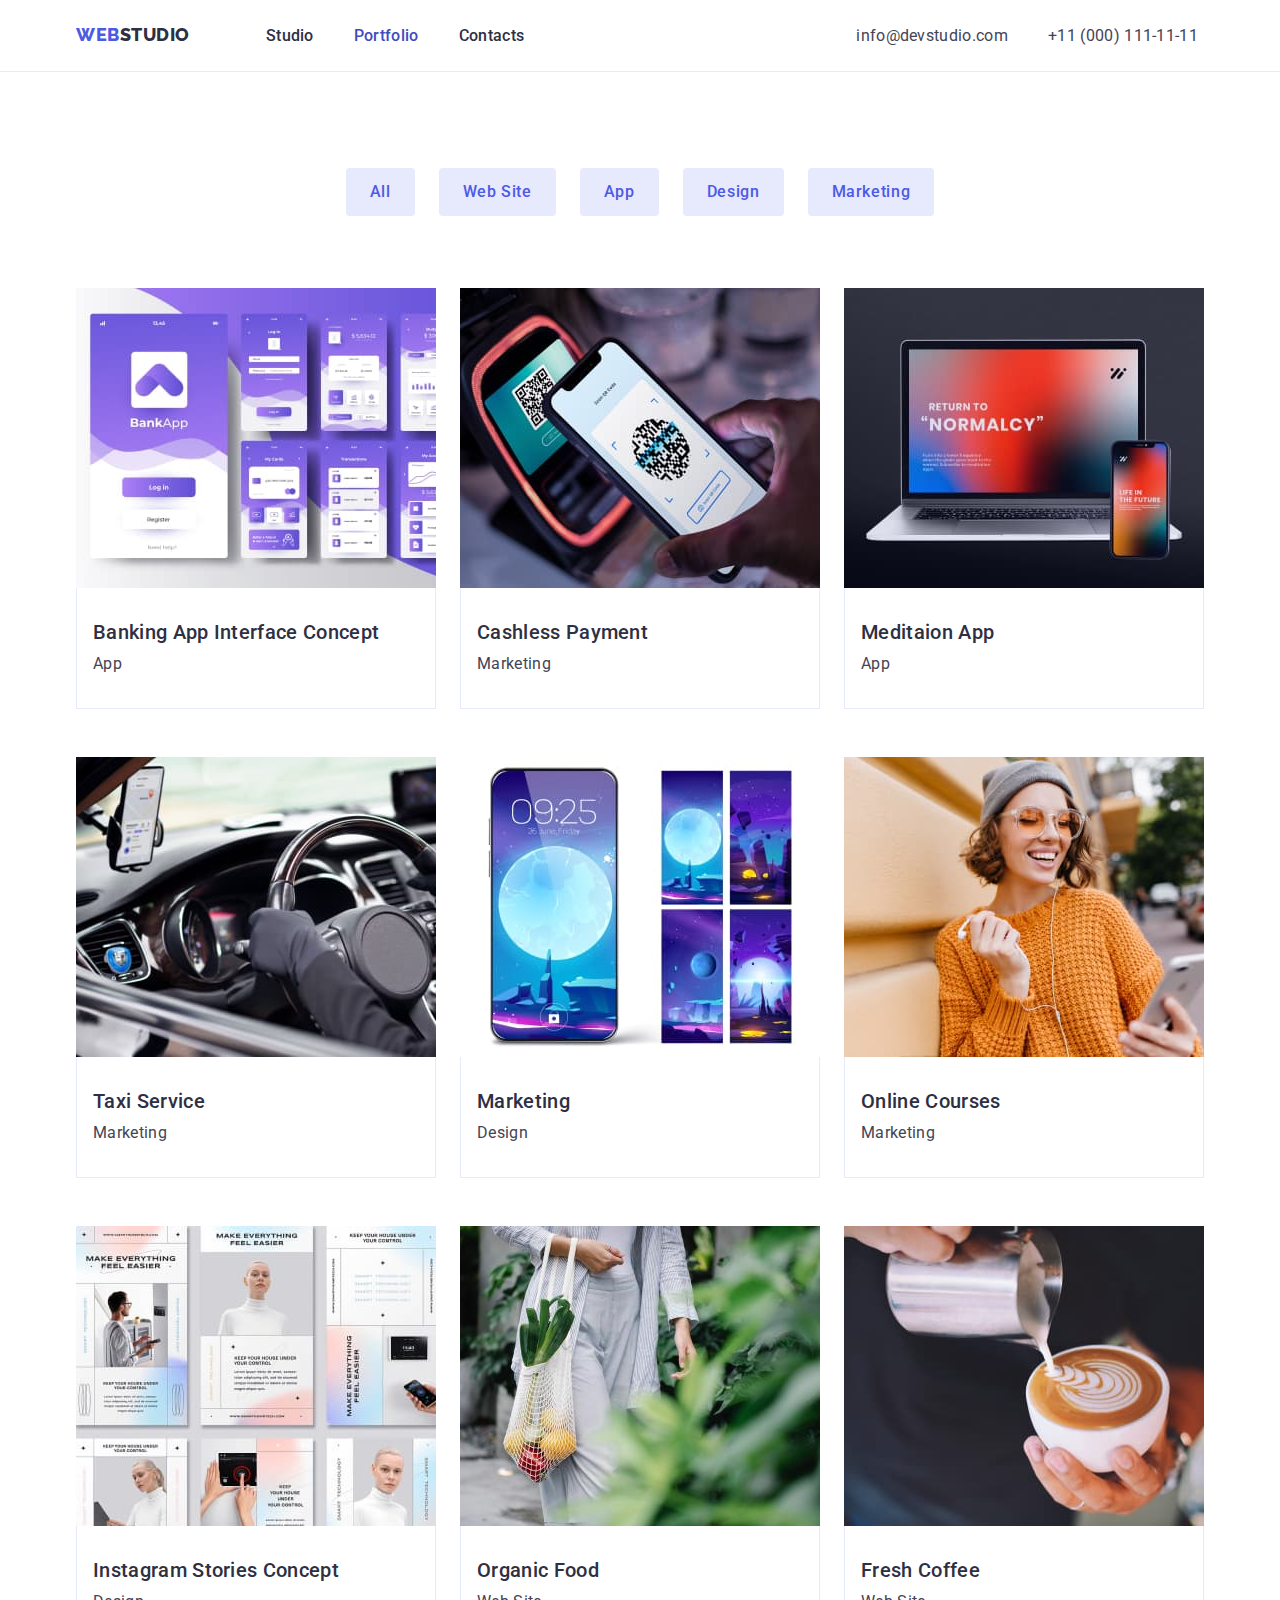
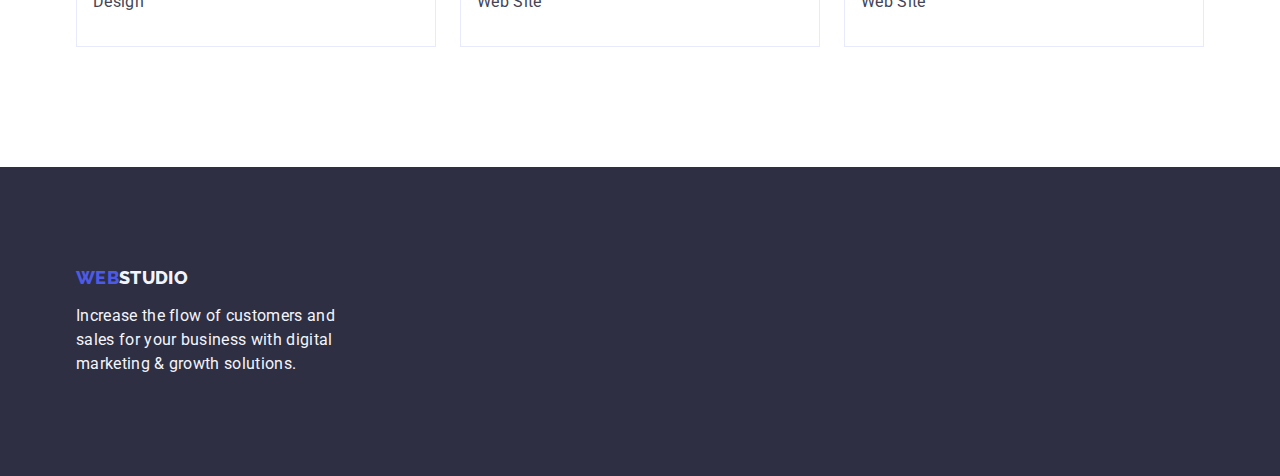
==== portfolio.html @ fa84a1f3 "Initial commit" ====
<!DOCTYPE html>
<html lang="en">
  <head>
    <meta charset="UTF-8" />
    <meta http-equiv="X-UA-Compatible" content="IE=edge" />
    <meta name="viewport" content="width=device-width, initial-scale=1.0" />
    <title>Portfolio</title>
    <link rel="preconnect" href="https://fonts.googleapis.com" />
    <link rel="preconnect" href="https://fonts.gstatic.com" crossorigin />
    <link
      href="https://fonts.googleapis.com/css2?family=Raleway:wght@800&family=Roboto:wght@400;500;700;900&display=swap"
      rel="stylesheet"
    />
    <!-- Modern normalize -->
    <link
      rel="stylesheet"
      href="https://cdn.jsdelivr.net/npm/modern-normalize@1.1.0/modern-normalize.min.css"
    />
    <!-- Custom styles -->
    <link rel="stylesheet" href="css/styles.css" />
  </head>
  <body>
    <!-- Header -->

    <header class="header">
      <div class="conteiner header-wrap">
        <nav class="header-nav">
          <!-- Logo -->

          <a class="header-logo link" href="/"
            ><span class="header-logo-web link">WEB</span>STUDIO</a
          >

          <!-- Navi -->

          <ul class="site-nav list">
            <li>
              <a class="header-nav-link link" href="./index.html">Studio</a>
            </li>
            <li>
              <a class="header-nav-link link current" href="">Portfolio</a>
            </li>
            <li><a class="header-nav-link link" href="">Contacts</a></li>
          </ul>
        </nav>

        <!-- Contacts -->

        <ul class="header-contact-list list">
          <li>
            <a class="header-contact link" href="mailto:info@devstudio.com"
              >info@devstudio.com</a
            >
          </li>
          <li>
            <a class="header-contact link" href="tel:110001111111"
              >+11 (000) 111-11-11</a
            >
          </li>
        </ul>
      </div>
    </header>
    <main>
      <!-- Portfolio -->

      <section class="portfolio">
        <div class="conteiner">
          <h1 class="visually-hidden">Portfolio</h1>
          <ul class="filter-list list">
            <li>
              <button class="filter-button btn" type="button">All</button>
            </li>
            <li>
              <button class="filter-button btn" type="button">Web Site</button>
            </li>
            <li>
              <button class="filter-button btn" type="button">App</button>
            </li>
            <li>
              <button class="filter-button btn" type="button">Design</button>
            </li>
            <li>
              <button class="filter-button btn" type="button">Marketing</button>
            </li>
          </ul>

          <ul class="portfolio-list list">
            <li>
              <a class="portfolio-link link" href=""
                ><img
                  class="img"
                  src="./images/portfolio/banking-app-interface-concept.jpg"
                  alt="banking-app-interface-concept"
                  width="360"
                  height="300"
                />
                <div class="text-wrap">
                  <h2 class="undertitle">Banking App Interface Concept</h2>
                  <p>App</p>
                </div>
              </a>
            </li>
            <li>
              <a class="portfolio-link link" href=""
                ><img
                  class="img"
                  src="./images/portfolio/cashless-payment.jpg"
                  alt="cashless-payment"
                  width="360"
                  height="300"
                />
                <div class="text-wrap">
                  <h2 class="undertitle">Cashless Payment</h2>
                  <p>Marketing</p>
                </div>
              </a>
            </li>
            <li>
              <a class="portfolio-link link" href=""
                ><img
                  class="img"
                  src="./images/portfolio/meditaion-app.jpg"
                  alt="meditaion-app"
                  width="360"
                  height="300"
                />
                <div class="text-wrap">
                  <h2 class="undertitle">Meditaion App</h2>
                  <p>App</p>
                </div>
              </a>
            </li>
            <li>
              <a class="portfolio-link link" href=""
                ><img
                  class="img"
                  src="./images/portfolio/taxi-service.jpg"
                  alt="taxi-service"
                  width="360"
                  height="300"
                />
                <div class="text-wrap">
                  <h2 class="undertitle">Taxi Service</h2>
                  <p>Marketing</p>
                </div>
              </a>
            </li>
            <li>
              <a class="portfolio-link link" href=""
                ><img
                  class="img"
                  src="./images/portfolio/screen-illustrations.jpg"
                  alt="screen-illustrations"
                  width="360"
                  height="300"
                />
                <div class="text-wrap">
                  <h2 class="undertitle">Marketing</h2>
                  <p>Design</p>
                </div>
              </a>
            </li>
            <li>
              <a class="portfolio-link link" href=""
                ><img
                  class="img"
                  src="./images/portfolio/online-courses.jpg"
                  alt="online-courses"
                  width="360"
                  height="300"
                />
                <div class="text-wrap">
                  <h2 class="undertitle">Online Courses</h2>
                  <p>Marketing</p>
                </div>
              </a>
            </li>
            <li>
              <a class="portfolio-link link" href=""
                ><img
                  class="img"
                  src="./images/portfolio/instagram-stories-concept.jpg"
                  alt="instagram-stories-concept"
                  width="360"
                  height="300"
                />
                <div class="text-wrap">
                  <h2 class="undertitle">Instagram Stories Concept</h2>
                  <p>Design</p>
                </div>
              </a>
            </li>
            <li>
              <a class="portfolio-link link" href=""
                ><img
                  class="img"
                  src="./images/portfolio/organic-food.jpg"
                  alt="organic-food"
                  width="360"
                  height="300"
                />
                <div class="text-wrap">
                  <h2 class="undertitle">Organic Food</h2>
                  <p>Web Site</p>
                </div>
              </a>
            </li>
            <li>
              <a class="portfolio-link link" href=""
                ><img
                  class="img"
                  src="./images/portfolio/fresh-coffee.jpg"
                  alt="fresh-coffee"
                  width="360"
                  height="300"
                />
                <div class="text-wrap">
                  <h2 class="undertitle">Fresh Coffee</h2>
                  <p>Web Site</p>
                </div>
              </a>
            </li>
          </ul>
        </div>
      </section>
    </main>
    <!-- Footer -->

    <footer class="footer">
      <div class="conteiner">
        <div class="footer-left">
          <a href="/" class="footer-logo link"
            ><span class="header-logo-web">WEB</span>STUDIO</a
          >
          <p>
            Increase the flow of customers and sales for your business with
            digital marketing & growth solutions.
          </p>
        </div>
      </div>
    </footer>
  </body>
</html>
---- css/styles.css ----
:root {
  /* colors */

  --primary-brand: #4d5ae5; /* iris */
  --pressed-state: #404bbf; /* ocean */
  --dark: #2e2f42; /* navy blue */
  --success: #31d0aa; /*green */
  --text: #434455; /* slate */
  --subtle-text: #8e8f99; /* light slate */
  --accent: #e7e9fc; /* cornflower */
  --light: #f4f4fd; /* cloud */
  --modal-overlay: rgba(46, 47, 66, 0.4); /* navy blue modal */
  --hero-background: rgba(46, 47, 66, 0.7); /* gray */
  --white: #ffffff;

  /* others */
  --indent: 24px;
  --items: 4;
}
/**
  |============================
  | Base styles
  |============================
*/
/* Reset start */
h1,
h2,
h3,
h4,
h5,
h6,
p {
  margin: 0;
}
ul {
  margin: 0;
  padding: 0;
}

img {
  display: block;
  max-width: 100%;
  height: auto;
}

.visually-hidden {
  position: absolute;
  width: 1px;
  height: 1px;
  margin: -1px;
  border: 0;
  padding: 0;

  white-space: nowrap;
  clip-path: inset(100%);
  clip: rect(0 0 0 0);
  overflow: hidden;
}

/* Reset end */

body {
  color: var(--text);
  background-color: #ffffff;

  font-family: 'Roboto', sans-serif;
  font-size: 16px;
  line-height: 1.5;
  letter-spacing: 0.02em;
}
.section {
  padding-top: 120px;
  padding-bottom: 120px;
}

.conteiner {
  width: 1158px;
  padding-left: 15px;
  padding-right: 15px;
  margin-left: auto;
  margin-right: auto;

  /* outline: 2px solid red;
  outline-offset: -2px; */
}

.list {
  list-style: none;
}

.link {
  text-decoration: none;
}

.btn {
  font-family: inherit;
  font-weight: 500;
  font-size: 16px;
  line-height: 1.5;
  display: flex;
  align-items: center;
  letter-spacing: 0.04em;

  border: none;
  cursor: pointer;
}

.uppertitle {
  margin-bottom: 72px;

  color: var(--dark);
  font-weight: 700;
  font-size: 36px;
  line-height: 1.11;
  text-align: center;
}

.undertitle {
  margin-bottom: 8px;

  color: var(--dark);
  font-weight: 500;
  font-size: 20px;
  line-height: 1.2;
}

/**
  |============================
  | Cad-set
  |============================
*/

.card-set {
  display: flex;
  flex-wrap: wrap;
  gap: var(--indent);
}

.card-set-items {
  flex-basis: calc(
    (100% - (var(--indent) * (var(--items) - 1))) / var(--items)
  );
}

/**
  |============================
  | Header section
  |============================
*/

.header {
  background-color: var(--white);

  border-bottom: 1px solid var(--accent);
}

.header-nav {
  display: flex;
}

.header-wrap {
  display: flex;
  align-items: center;
}

.site-nav {
  display: flex;
  gap: 40px;

  margin-left: 76px;
}

.header-contact-list {
  display: flex;
  gap: 40px;

  margin-left: 332px;
}

.header-logo {
  padding-top: 24px;
  padding-bottom: 23px;

  color: var(--dark);

  font-family: 'Raleway', sans-serif;
  font-weight: 800;
  font-size: 18px;
  line-height: 1.17;
  align-items: center;
  letter-spacing: 0.03em;
  text-transform: uppercase;
}

.header-logo-web {
  color: var(--primary-brand);
}

.header-nav-link {
  display: block;
  padding-top: 24px;
  padding-bottom: 23px;

  color: var(--dark);

  font-weight: 500;
}

.header-nav-link.current {
  color: var(--pressed-state);
}

.header-nav-link:hover,
.header-nav-link:focus {
  color: var(--pressed-state);
}

.header-nav-link:active {
  color: var(--pressed-state);
}

.header-contact {
  padding-top: 24px;
  padding-bottom: 23px;

  color: var(--text);
}

.header-contact:hover,
.header-contact:focus {
  color: var(--pressed-state);
}

/**
|============================
| Hero section
|============================
*/
.hero-section {
  padding-top: 188px;
  padding-bottom: 188px;

  background-color: var(--dark);
}

.hero-baner {
  margin-bottom: 48px;
  color: var(--white);
  font-weight: 700;
  font-size: 56px;
  line-height: 1.07;
  text-align: center;
}

.hero-button {
  min-width: 169px;
  height: 56px;

  margin-left: auto;
  margin-right: auto;
  padding: 16px 32px;

  border-radius: 4px;
  background-color: var(--primary-brand);
  color: var(--white);
}

.hero-button:hover,
.hero-button:focus {
  background-color: var(--pressed-state);
}

/**
  |============================
  | Benefit
  |============================
*/

.benefit-list {
  display: flex;
  gap: var(--indent);
}

.benefit-list > li {
  width: 264px;
}

/* .benefit-items {
  flex-basis: calc(
    (100% - (var(--indent) * (var(--items) - 1))) / var(--items)
  );
} */

/**
  |============================
  | What are we doing
  |============================
*/

.work-field {
  padding-top: 0;

  background-color: var(--white);
}

.work-field-list {
  display: flex;
  gap: var(--indent);
}

/* 
.work-field-item {
  --items: 3;
} */

.work-list-img {
  border: 1px solid var(--accent);
}

/**
  |============================
  | Aur team
  |============================
*/

.team {
  background-color: var(--light);
}

.team li {
  width: 264px;

  text-align: center;

  background-color: var(--white);
  border-radius: 0px 0px 4px 4px;
  box-shadow: 0px 1px 6px rgba(46, 47, 66, 0.08),
    0px 1px 1px rgba(46, 47, 66, 0.16), 0px 2px 1px rgba(46, 47, 66, 0.08);
}

.team-text-wrap {
  padding-top: 32px;
  padding-bottom: 32px;
}

.team-list {
  display: flex;
  gap: 24px;
}

/**
  |============================
  | Portfolio
  |============================
*/

.portfolio {
  padding-top: 96px;
  padding-bottom: 120px;
}

.portfolio-list {
  display: flex;
  flex-wrap: wrap;
  gap: 48px 24px;
}

.portfolio-list li {
  width: 360px;
}

.filter-list {
  display: flex;
  gap: 24px;
  justify-content: center;

  margin-bottom: 72px;
}

.filter-button {
  padding: 12px 24px;

  border-radius: 4px;
  background-color: var(--accent);
  color: var(--primary-brand);
}

.filter-button:hover,
.filter-button:focus {
  background-color: var(--pressed-state);
  color: var(--white);
}

.portfolio-link {
  color: var(--text);
}

.text-wrap {
  padding-top: 32px;
  padding-bottom: 32px;
  padding-left: 16px;

  border: 1px solid var(--accent);
  border-top: none;
}

/**
  |============================
  | Footer
  |============================
*/

.footer {
  padding-top: 100px;
  padding-bottom: 100px;

  background-color: var(--dark);
  color: var(--light);
}

.footer-logo {
  display: inline-block;
  margin-bottom: 16px;

  font-family: 'Raleway', sans-serif;
  font-weight: 800;
  font-size: 18px;
  line-height: 1.17;
  align-items: center;

  color: var(--light);
}

.footer-left {
  width: 264px;
}
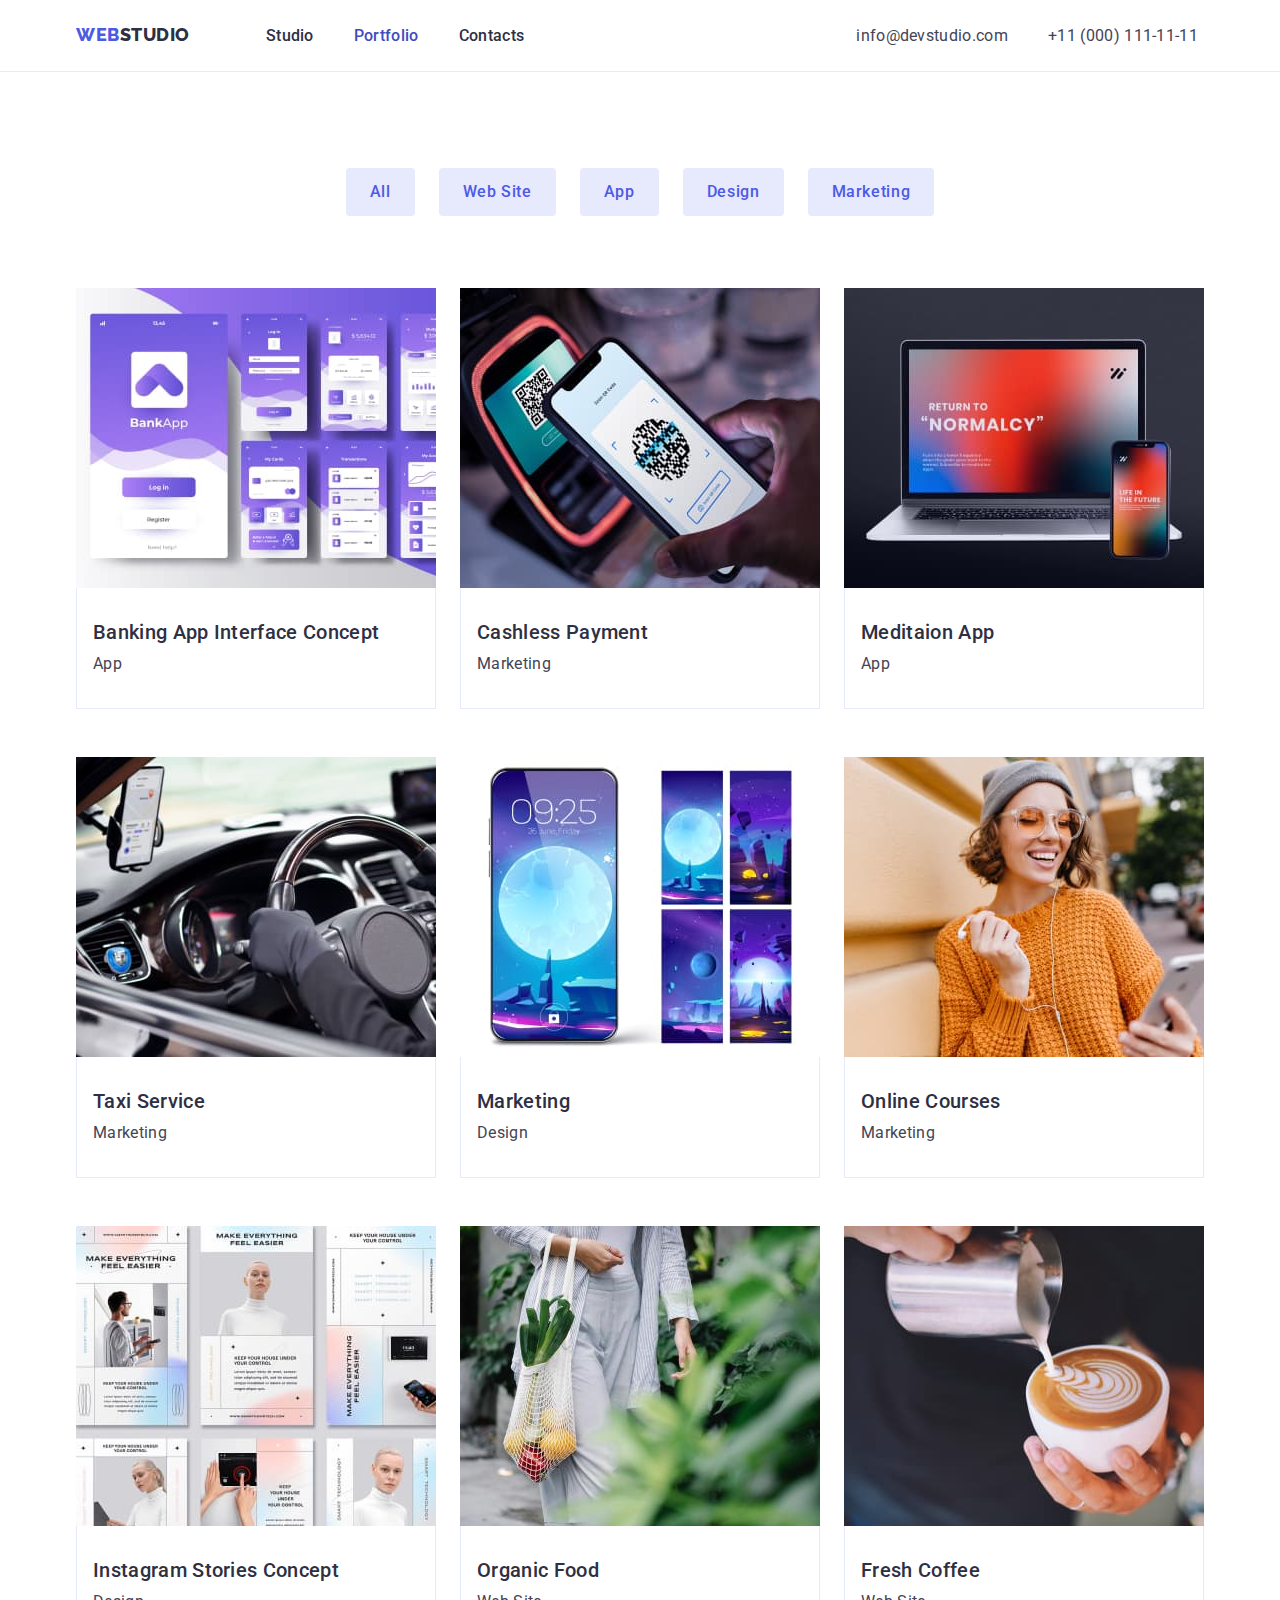
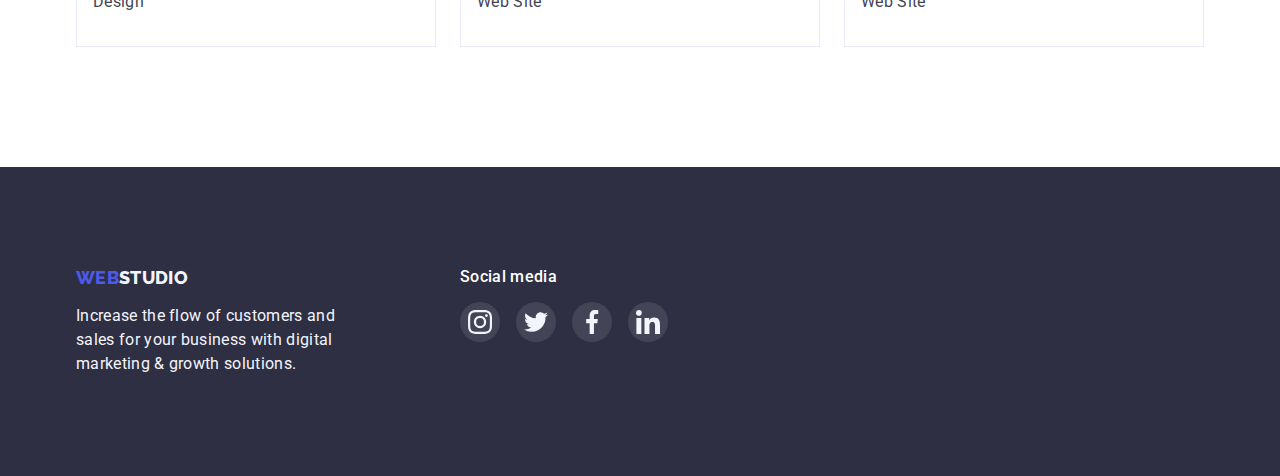
==== commit df3908d9: "hw-4-1" ====
--- a/portfolio.html
+++ b/portfolio.html
@@ -227,7 +227,7 @@
     <!-- Footer -->
 
     <footer class="footer">
-      <div class="conteiner">
+      <div class="conteiner footer-container">
         <div class="footer-left">
           <a href="/" class="footer-logo link"
             ><span class="header-logo-web">WEB</span>STUDIO</a
@@ -237,6 +237,63 @@
             digital marketing & growth solutions.
           </p>
         </div>
+        <div class="footer-social">
+          <h2 class="undertitle f-title">Social media</h2>
+          <ul class="f-socials list">
+            <li class="f-socials-item">
+              <a
+                class="f-socials-link link"
+                href="https:https://www.instagram.com/"
+                aria-label="Instagram"
+                target="_blank"
+                rel="noopener noreferrer"
+              >
+                <svg class="f-socials-icon" width="24" height="24">
+                  <use href="./images/icons.svg#icon-instagram"></use>
+                </svg>
+              </a>
+            </li>
+            <li class="f-socials-item">
+              <a
+                class="f-socials-link link"
+                href="https:https://twitter.com/"
+                aria-label="Twitter"
+                target="_blank"
+                rel="noopener noreferrer"
+              >
+                <svg class="f-socials-icon" width="24" height="24">
+                  <use href="./images/icons.svg#icon-twitter"></use>
+                </svg>
+              </a>
+            </li>
+            <li class="f-socials-item">
+              <a
+                class="f-socials-link link"
+                href="https:https://www.facebook.com/"
+                aria-label="Facebook"
+                target="_blank"
+                rel="noopener noreferrer"
+              >
+                <svg class="f-socials-icon" width="24" height="24">
+                  <use href="./images/icons.svg#icon-facebook"></use>
+                </svg>
+              </a>
+            </li>
+            <li class="f-socials-item">
+              <a
+                class="f-socials-link link"
+                href="https:https://www.linkedin.com/"
+                aria-label="Linkedin"
+                target="_blank"
+                rel="noopener noreferrer"
+              >
+                <svg class="f-socials-icon" width="24" height="24">
+                  <use href="./images/icons.svg#icon-linkedin"></use>
+                </svg>
+              </a>
+            </li>
+          </ul>
+        </div>
       </div>
     </footer>
   </body>
--- a/css/styles.css
+++ b/css/styles.css
@@ -60,13 +60,17 @@
 /* Reset end */
 
 body {
-  color: var(--text);
-  background-color: #ffffff;
+  max-width: 1440px;
+  margin-left: auto;
+  margin-right: auto;
 
   font-family: 'Roboto', sans-serif;
   font-size: 16px;
   line-height: 1.5;
   letter-spacing: 0.02em;
+
+  color: var(--text);
+  background-color: #ffffff;
 }
 .section {
   padding-top: 120px;
@@ -237,10 +241,21 @@
 |============================
 */
 .hero-section {
+  max-width: 1440px;
+  margin-left: auto;
+  margin-right: auto;
   padding-top: 188px;
   padding-bottom: 188px;
 
   background-color: var(--dark);
+  background-image: linear-gradient(
+      var(--hero-background),
+      var(--hero-background)
+    ),
+    url(../images/hero/people-office\ 1.jpg);
+  background-repeat: no-repeat;
+  background-position: center;
+  background-size: cover;
 }
 
 .hero-baner {
@@ -285,6 +300,16 @@
   width: 264px;
 }
 
+.benefit-icon {
+  display: block;
+}
+
+.benefit-icon-wrap {
+  padding: 24px 100px;
+
+  background-color: var(--light);
+}
+
 /* .benefit-items {
   flex-basis: calc(
     (100% - (var(--indent) * (var(--items) - 1))) / var(--items)
@@ -327,7 +352,7 @@
   background-color: var(--light);
 }
 
-.team li {
+.team-item {
   width: 264px;
 
   text-align: center;
@@ -343,9 +368,67 @@
   padding-bottom: 32px;
 }
 
+.team-text-wrap p {
+  margin-bottom: 8px;
+}
+
 .team-list {
   display: flex;
   gap: 24px;
+}
+
+.socials {
+  display: flex;
+  justify-content: center;
+  gap: 24px;
+}
+
+.socials-link {
+  display: flex;
+  align-items: center;
+  justify-content: center;
+  width: 40px;
+  height: 40px;
+
+  background-color: var(--primary-brand);
+  border-radius: 50%;
+}
+
+.socials-icon {
+  fill: var(--white);
+}
+
+.socials-link:hover {
+  background-color: var(--pressed-state);
+}
+
+/**
+  |============================
+  | Customers
+  |============================
+*/
+.customers {
+  display: flex;
+  justify-content: center;
+  gap: 24px;
+}
+
+.customers-link {
+  display: flex;
+  width: 168px;
+  height: 88px;
+
+  border: 1px solid var(--subtle-text);
+  border-radius: 4px;
+}
+
+.customers-icon {
+  fill: var(--subtle-text);
+}
+.customers-link:hover .customers-icon {
+  fill: var(--pressed-state);
+  border: 1px solid var(--pressed-state);
+  border-radius: 4px;
 }
 
 /**
@@ -389,10 +472,14 @@
 .filter-button:focus {
   background-color: var(--pressed-state);
   color: var(--white);
+  box-shadow: 0px 3px 1px rgba(0, 0, 0, 0.1), 0px 2px 1px rgba(0, 0, 0, 0.08),
+    0px 2px 2px rgba(0, 0, 0, 0.12);
+  border-radius: 4px;
 }
 
 .portfolio-link {
   color: var(--text);
+  box-shadow: 0px 1px 6px rgba(46, 47, 66, 0.08);
 }
 
 .text-wrap {
@@ -404,6 +491,12 @@
   border-top: none;
 }
 
+.text-wrap:hover,
+.text-wrap:focus {
+  box-shadow: 0px 1px 6px rgba(46, 47, 66, 0.08),
+    0px 1px 1px rgba(46, 47, 66, 0.16), 0px 2px 1px rgba(46, 47, 66, 0.08);
+}
+
 /**
   |============================
   | Footer
@@ -416,6 +509,10 @@
 
   background-color: var(--dark);
   color: var(--light);
+}
+
+.footer-container {
+  display: flex;
 }
 
 .footer-logo {
@@ -434,3 +531,40 @@
 .footer-left {
   width: 264px;
 }
+
+.footer-social {
+  width: 208px;
+  margin-left: 120px;
+}
+
+.f-title {
+  margin-bottom: 16px;
+  font-size: 16px;
+  color: var(--white);
+}
+
+.f-socials {
+  display: flex;
+  justify-content: center;
+  gap: 16px;
+}
+
+.f-socials-link {
+  display: flex;
+  align-items: center;
+  justify-content: center;
+  width: 40px;
+  height: 40px;
+
+  background-color: rgba(255, 255, 255, 0.1);
+  border-radius: 50%;
+}
+
+.f-socials-icon {
+  fill: var(--light);
+}
+
+.f-socials-link:hover {
+  background-color: var(--success);
+  fill: var(--light);
+}
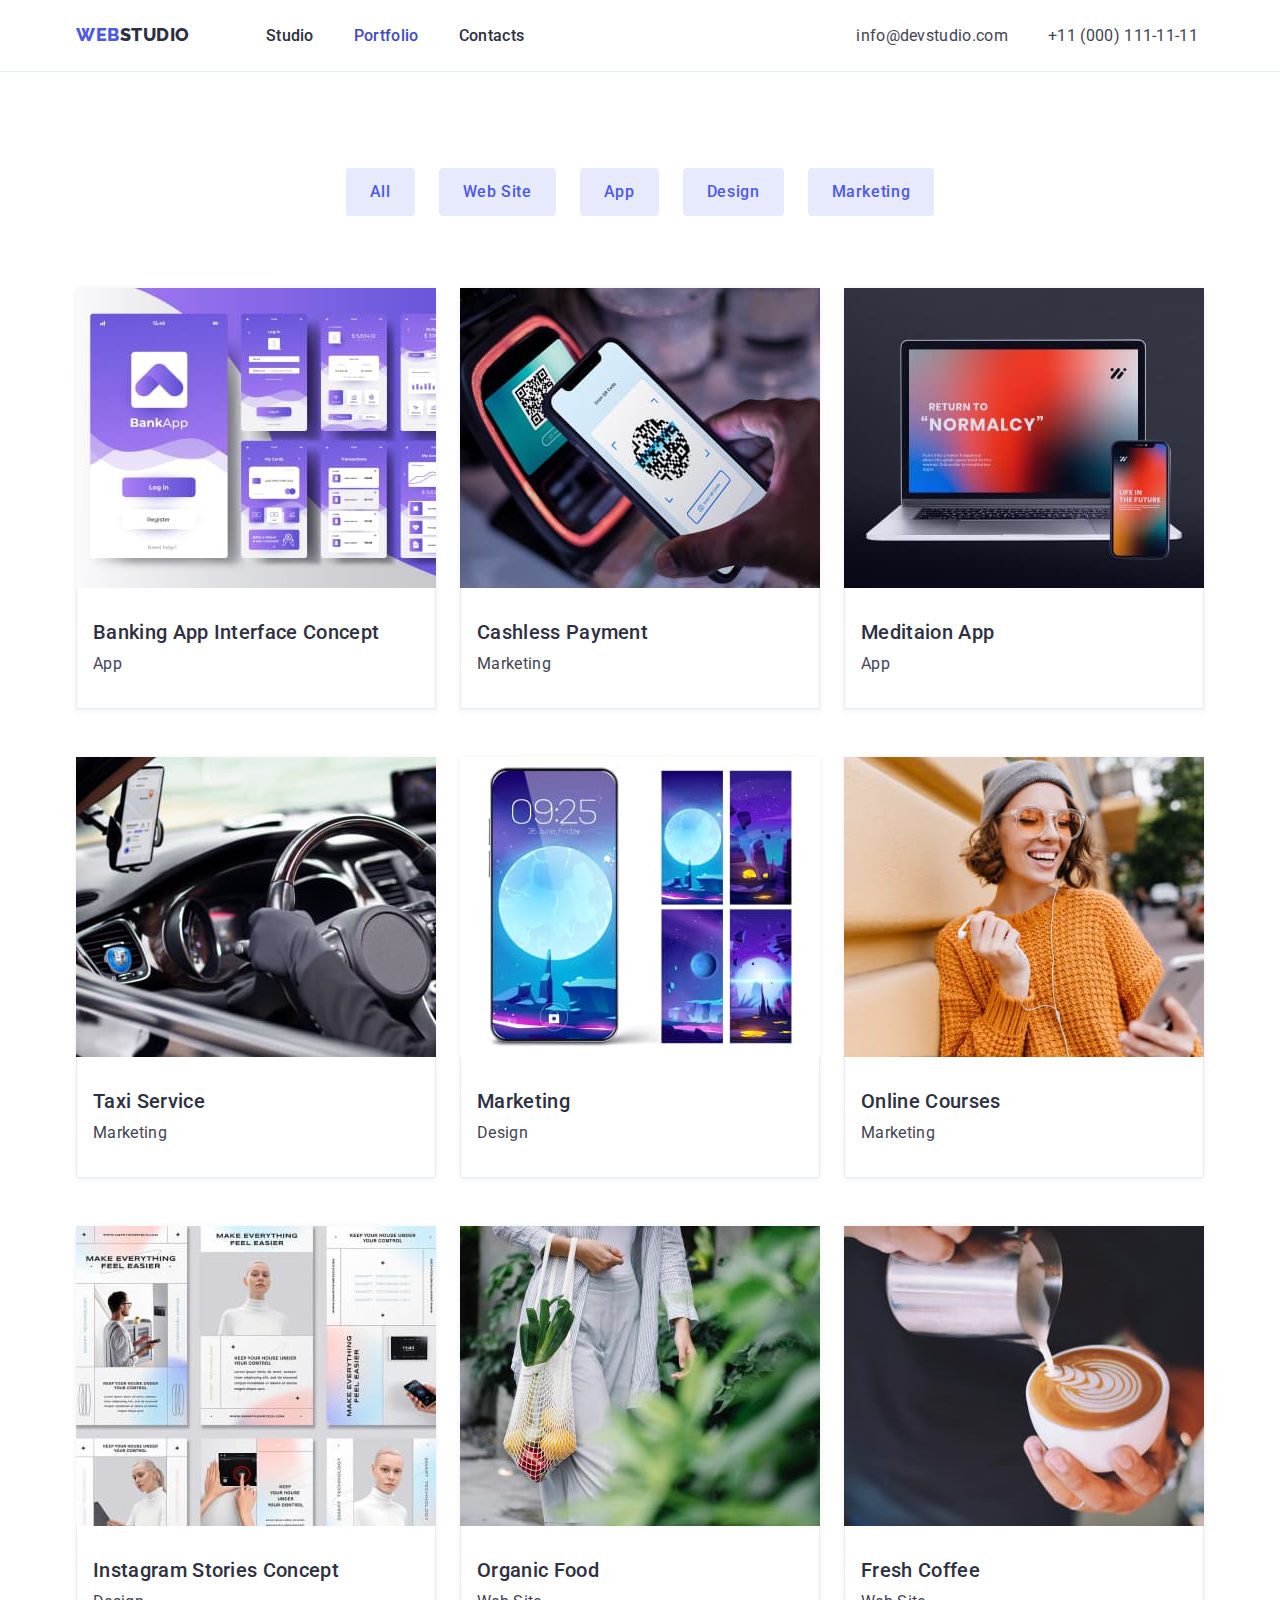
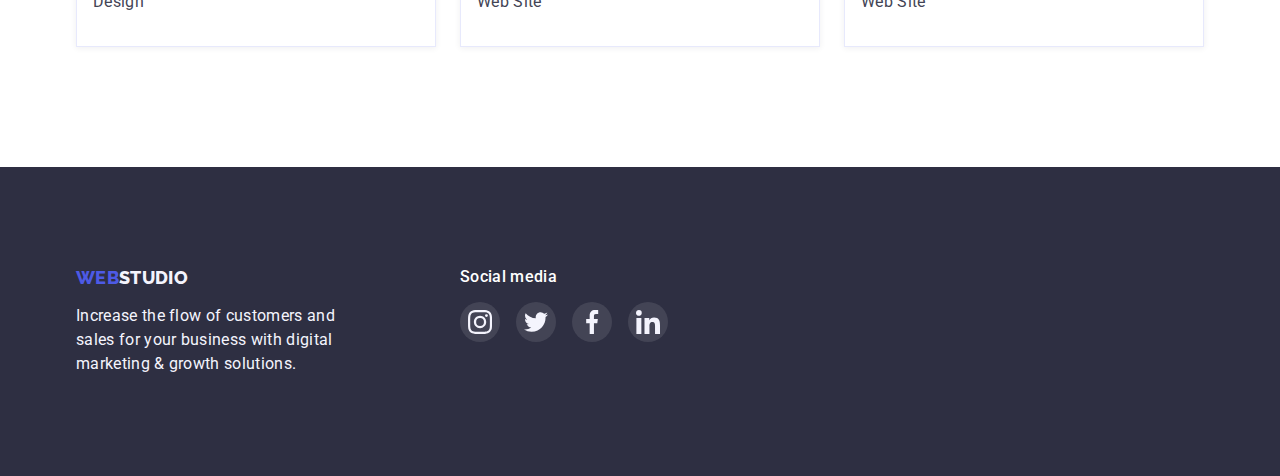
==== commit 4f564449: "hw-4-1" ====
--- a/portfolio.html
+++ b/portfolio.html
@@ -85,7 +85,7 @@
           </ul>
 
           <ul class="portfolio-list list">
-            <li>
+            <li class="portfolio-item">
               <a class="portfolio-link link" href=""
                 ><img
                   class="img"
--- a/css/styles.css
+++ b/css/styles.css
@@ -491,8 +491,12 @@
   border-top: none;
 }
 
-.text-wrap:hover,
-.text-wrap:focus {
+.portfolio-link {
+  display: block;
+}
+
+.portfolio-link:hover,
+.portfolio-link:focus {
   box-shadow: 0px 1px 6px rgba(46, 47, 66, 0.08),
     0px 1px 1px rgba(46, 47, 66, 0.16), 0px 2px 1px rgba(46, 47, 66, 0.08);
 }
